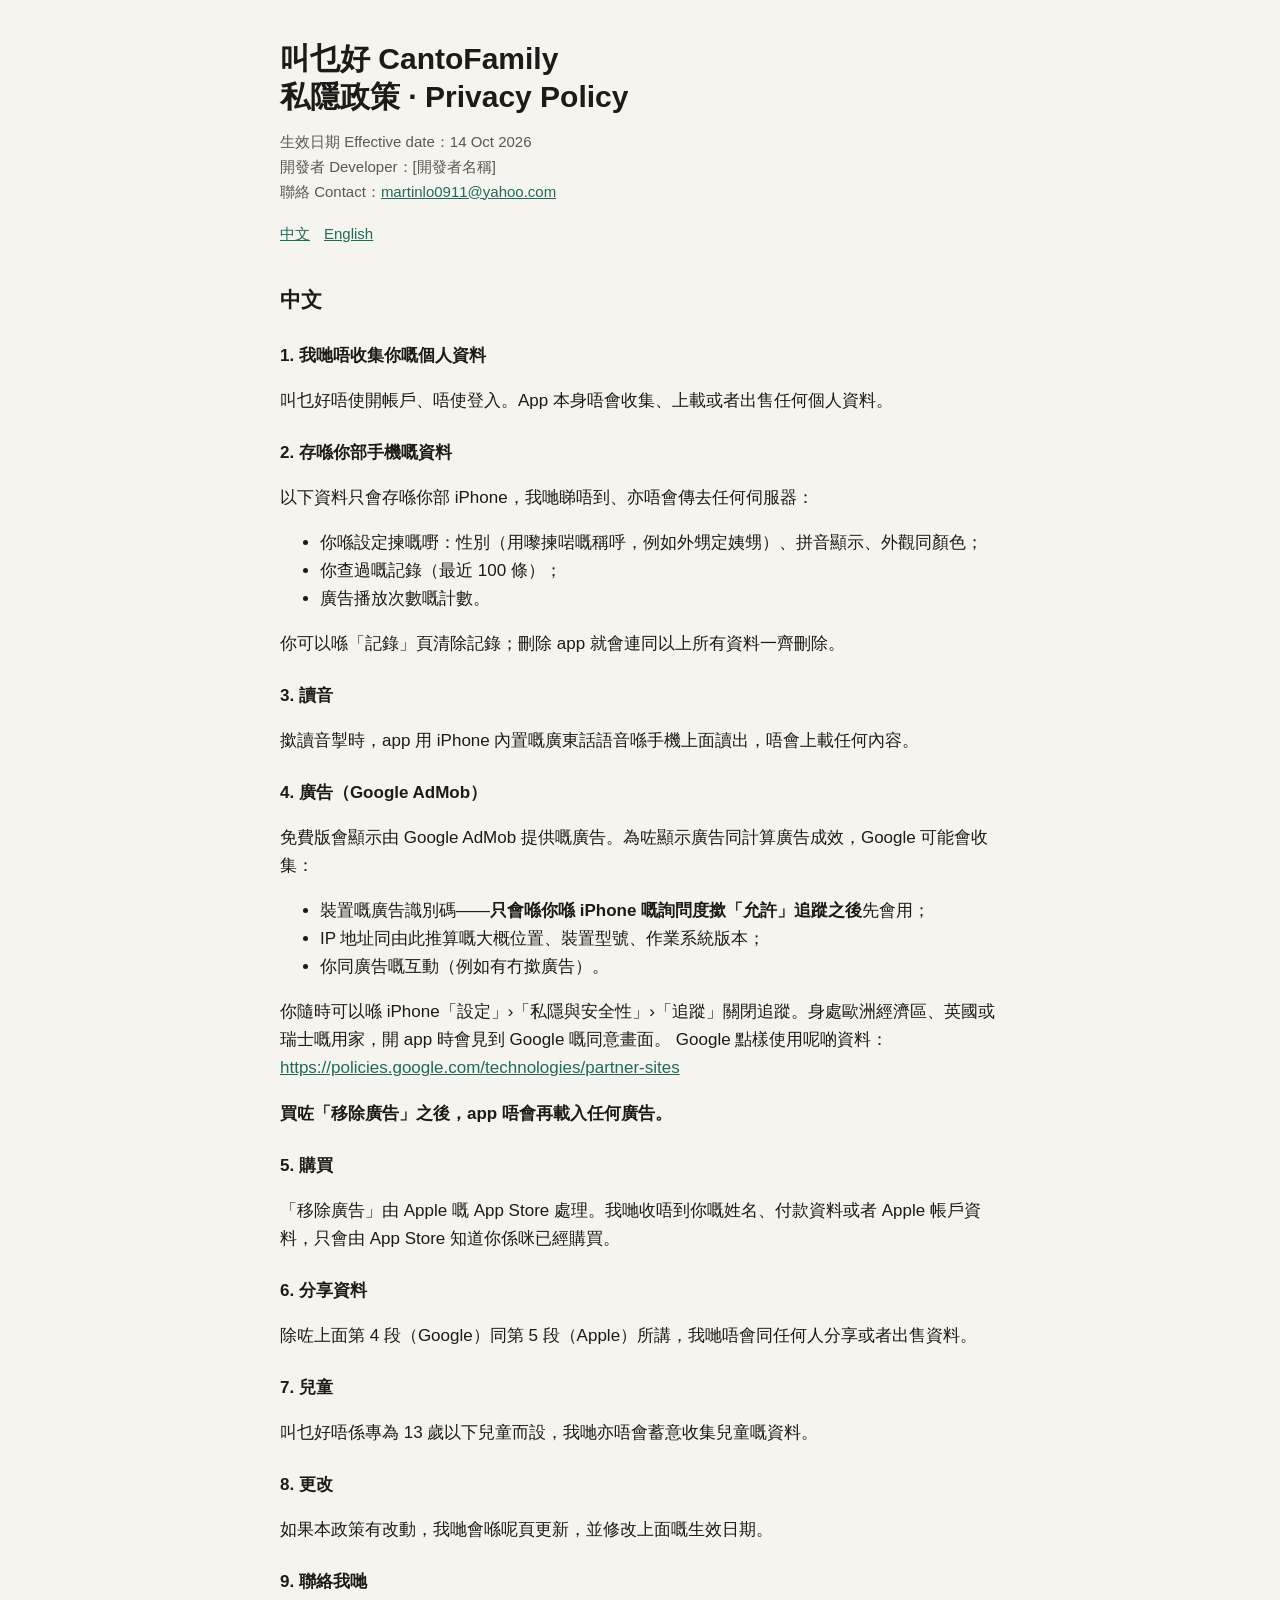
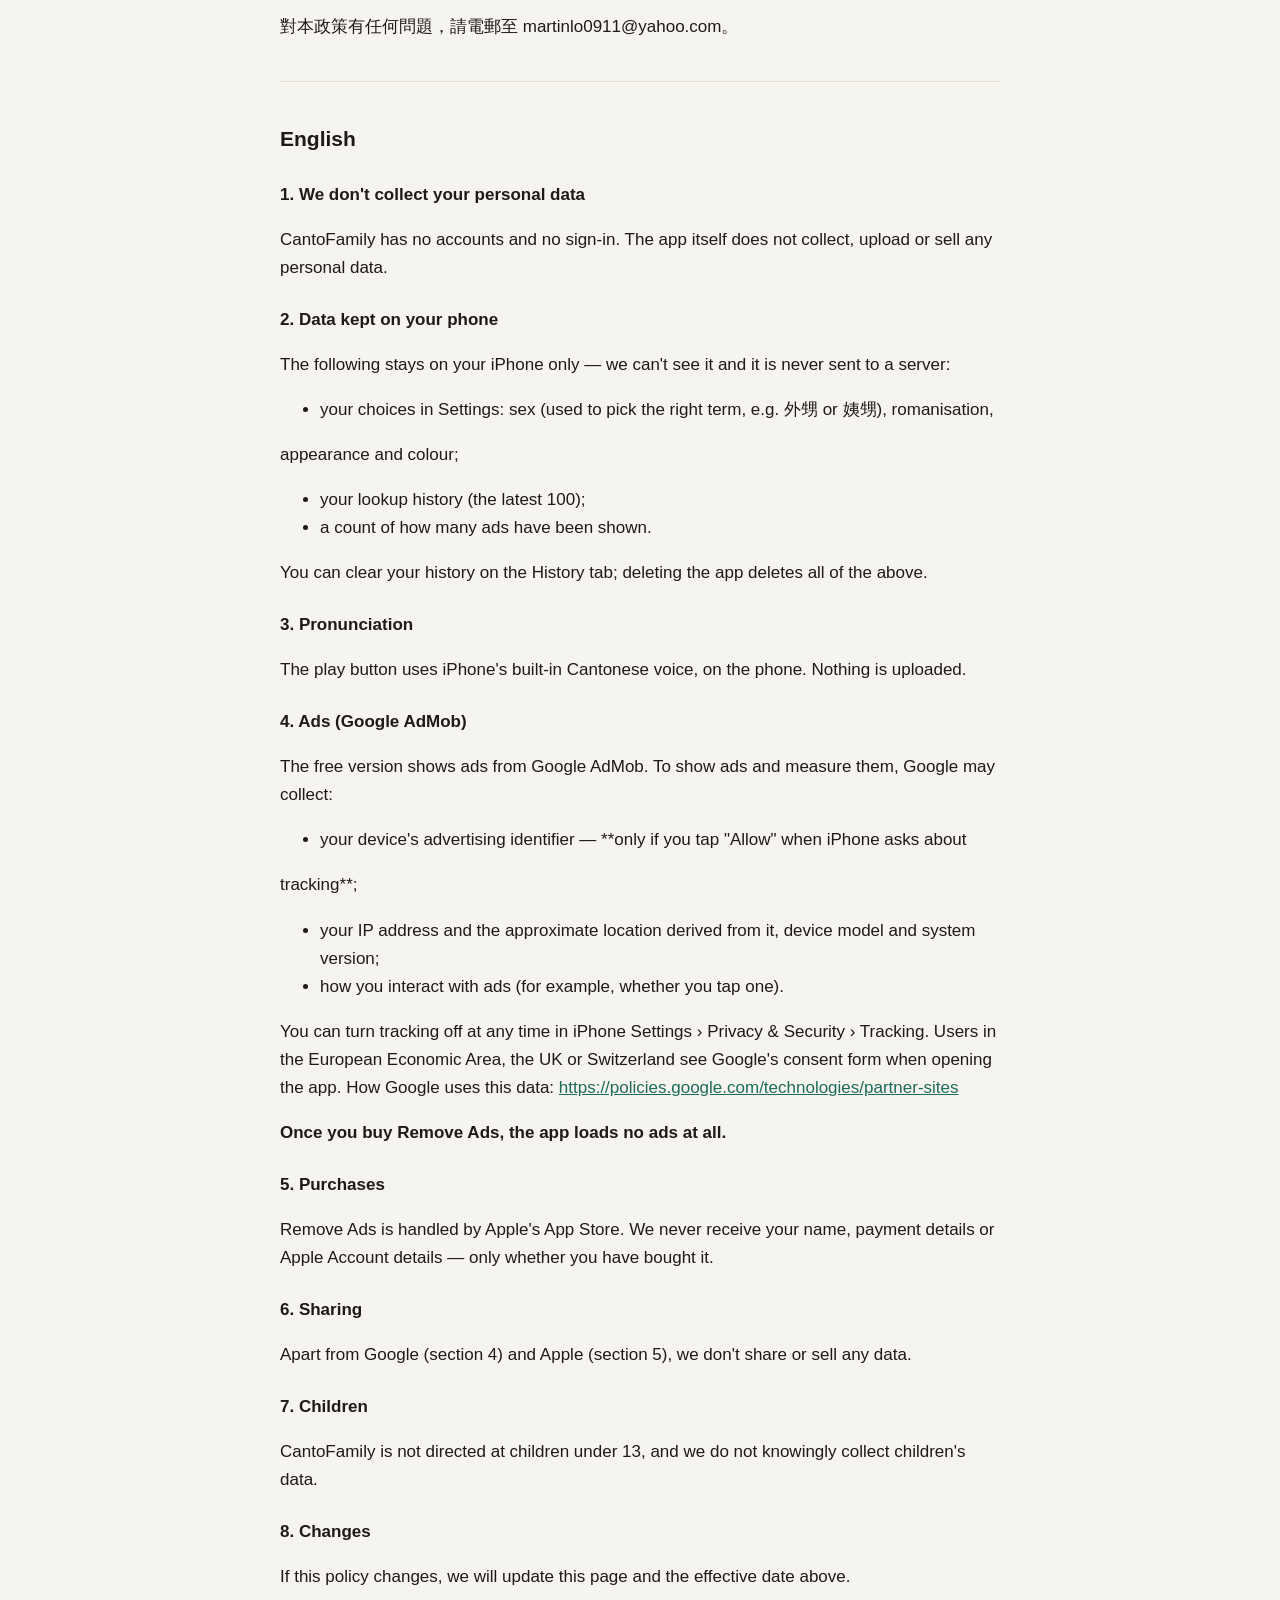
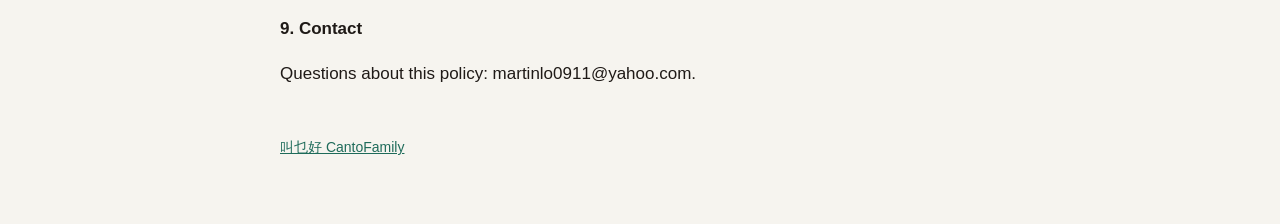
==== cantofamily/privacy.html @ 3890ab2a "Add files via upload" ====
<!doctype html>
<html lang="zh-HK">
<head>
<meta charset="utf-8">
<meta name="viewport" content="width=device-width, initial-scale=1">
<title>叫乜好 CantoFamily — 私隱政策 Privacy Policy</title>
<link rel="stylesheet" href="../style.css">
</head>
<body>
<main>
  <h1>叫乜好 CantoFamily<br>私隱政策 · Privacy Policy</h1>
  <p class="muted">生效日期 Effective date：14 Oct 2026<br>開發者 Developer：[開發者名稱]<br>聯絡 Contact：<a href="mailto:martinlo0911@yahoo.com">martinlo0911@yahoo.com</a></p>
  <div class="lang"><a href="#zh">中文</a><a href="#en">English</a></div>
  <h2 id="zh">中文</h2>
  <h3>1. 我哋唔收集你嘅個人資料</h3>
  <p>叫乜好唔使開帳戶、唔使登入。App 本身唔會收集、上載或者出售任何個人資料。</p>
  <h3>2. 存喺你部手機嘅資料</h3>
  <p>以下資料只會存喺你部 iPhone，我哋睇唔到、亦唔會傳去任何伺服器：</p><ul><li>你喺設定揀嘅嘢：性別（用嚟揀啱嘅稱呼，例如外甥定姨甥）、拼音顯示、外觀同顏色；</li><li>你查過嘅記錄（最近 100 條）；</li><li>廣告播放次數嘅計數。</li></ul>
  <p>你可以喺「記錄」頁清除記錄；刪除 app 就會連同以上所有資料一齊刪除。</p>
  <h3>3. 讀音</h3>
  <p>撳讀音掣時，app 用 iPhone 內置嘅廣東話語音喺手機上面讀出，唔會上載任何內容。</p>
  <h3>4. 廣告（Google AdMob）</h3>
  <p>免費版會顯示由 Google AdMob 提供嘅廣告。為咗顯示廣告同計算廣告成效，Google 可能會收集：</p><ul><li>裝置嘅廣告識別碼——<strong>只會喺你喺 iPhone 嘅詢問度撳「允許」追蹤之後</strong>先會用；</li><li>IP 地址同由此推算嘅大概位置、裝置型號、作業系統版本；</li><li>你同廣告嘅互動（例如有冇撳廣告）。</li></ul>
  <p>你隨時可以喺 iPhone「設定」›「私隱與安全性」›「追蹤」關閉追蹤。身處歐洲經濟區、英國或瑞士嘅用家，開 app 時會見到 Google 嘅同意畫面。 Google 點樣使用呢啲資料：<a href="https://policies.google.com/technologies/partner-sites">https://policies.google.com/technologies/partner-sites</a></p>
  <p><strong>買咗「移除廣告」之後，app 唔會再載入任何廣告。</strong></p>
  <h3>5. 購買</h3>
  <p>「移除廣告」由 Apple 嘅 App Store 處理。我哋收唔到你嘅姓名、付款資料或者 Apple 帳戶資料，只會由 App Store 知道你係咪已經購買。</p>
  <h3>6. 分享資料</h3>
  <p>除咗上面第 4 段（Google）同第 5 段（Apple）所講，我哋唔會同任何人分享或者出售資料。</p>
  <h3>7. 兒童</h3>
  <p>叫乜好唔係專為 13 歲以下兒童而設，我哋亦唔會蓄意收集兒童嘅資料。</p>
  <h3>8. 更改</h3>
  <p>如果本政策有改動，我哋會喺呢頁更新，並修改上面嘅生效日期。</p>
  <h3>9. 聯絡我哋</h3>
  <p>對本政策有任何問題，請電郵至 martinlo0911@yahoo.com。</p>
  <hr>
  <h2 id="en">English</h2>
  <h3>1. We don&#x27;t collect your personal data</h3>
  <p>CantoFamily has no accounts and no sign-in. The app itself does not collect, upload or sell any personal data.</p>
  <h3>2. Data kept on your phone</h3>
  <p>The following stays on your iPhone only — we can&#x27;t see it and it is never sent to a server:</p><ul><li>your choices in Settings: sex (used to pick the right term, e.g. 外甥 or 姨甥), romanisation,</li></ul><p>appearance and colour;</p><ul><li>your lookup history (the latest 100);</li><li>a count of how many ads have been shown.</li></ul>
  <p>You can clear your history on the History tab; deleting the app deletes all of the above.</p>
  <h3>3. Pronunciation</h3>
  <p>The play button uses iPhone&#x27;s built-in Cantonese voice, on the phone. Nothing is uploaded.</p>
  <h3>4. Ads (Google AdMob)</h3>
  <p>The free version shows ads from Google AdMob. To show ads and measure them, Google may collect:</p><ul><li>your device&#x27;s advertising identifier — **only if you tap &quot;Allow&quot; when iPhone asks about</li></ul><p>tracking**;</p><ul><li>your IP address and the approximate location derived from it, device model and system version;</li><li>how you interact with ads (for example, whether you tap one).</li></ul>
  <p>You can turn tracking off at any time in iPhone Settings › Privacy &amp; Security › Tracking. Users in the European Economic Area, the UK or Switzerland see Google&#x27;s consent form when opening the app. How Google uses this data: <a href="https://policies.google.com/technologies/partner-sites">https://policies.google.com/technologies/partner-sites</a></p>
  <p><strong>Once you buy Remove Ads, the app loads no ads at all.</strong></p>
  <h3>5. Purchases</h3>
  <p>Remove Ads is handled by Apple&#x27;s App Store. We never receive your name, payment details or Apple Account details — only whether you have bought it.</p>
  <h3>6. Sharing</h3>
  <p>Apart from Google (section 4) and Apple (section 5), we don&#x27;t share or sell any data.</p>
  <h3>7. Children</h3>
  <p>CantoFamily is not directed at children under 13, and we do not knowingly collect children&#x27;s data.</p>
  <h3>8. Changes</h3>
  <p>If this policy changes, we will update this page and the effective date above.</p>
  <h3>9. Contact</h3>
  <p>Questions about this policy: martinlo0911@yahoo.com.</p>
  <footer><a href="./">叫乜好 CantoFamily</a></footer>
</main>
</body>
</html>
---- style.css ----
/* Shared look for every app's pages (14/Oct/2026). */
:root {
  --ink: #1F1A17;
  --muted: #5E5751;
  --bg: #F6F4EF;
  --card: #FFFFFF;
  --line: #E6E1D8;
  --accent: #1E6B5A;
}
@media (prefers-color-scheme: dark) {
  :root {
    --ink: #EDEAE5;
    --muted: #A9A29A;
    --bg: #141714;
    --card: #1E221F;
    --line: #2E3430;
    --accent: #5BBFA4;
  }
}
* { box-sizing: border-box; }
body {
  margin: 0;
  background: var(--bg);
  color: var(--ink);
  font: 17px/1.65 -apple-system, BlinkMacSystemFont, "PingFang HK", "Noto Sans HK", "Helvetica Neue", sans-serif;
}
main { max-width: 760px; margin: 0 auto; padding: 40px 20px 64px; }
h1 { font-size: 30px; line-height: 1.25; margin: 0 0 6px; }
h2 { font-size: 21px; margin: 36px 0 8px; }
h3 { font-size: 17px; margin: 24px 0 4px; }
p, li { color: var(--ink); }
.muted { color: var(--muted); font-size: 15px; }
a { color: var(--accent); }
.card {
  background: var(--card);
  border: 1px solid var(--line);
  border-radius: 18px;
  padding: 20px 22px;
  margin: 16px 0;
}
.card a.title { font-size: 20px; font-weight: 700; text-decoration: none; }
.lang { display: flex; gap: 14px; margin: 18px 0 8px; font-size: 15px; }
hr { border: none; border-top: 1px solid var(--line); margin: 40px 0; }
footer { margin-top: 48px; font-size: 14px; color: var(--muted); }
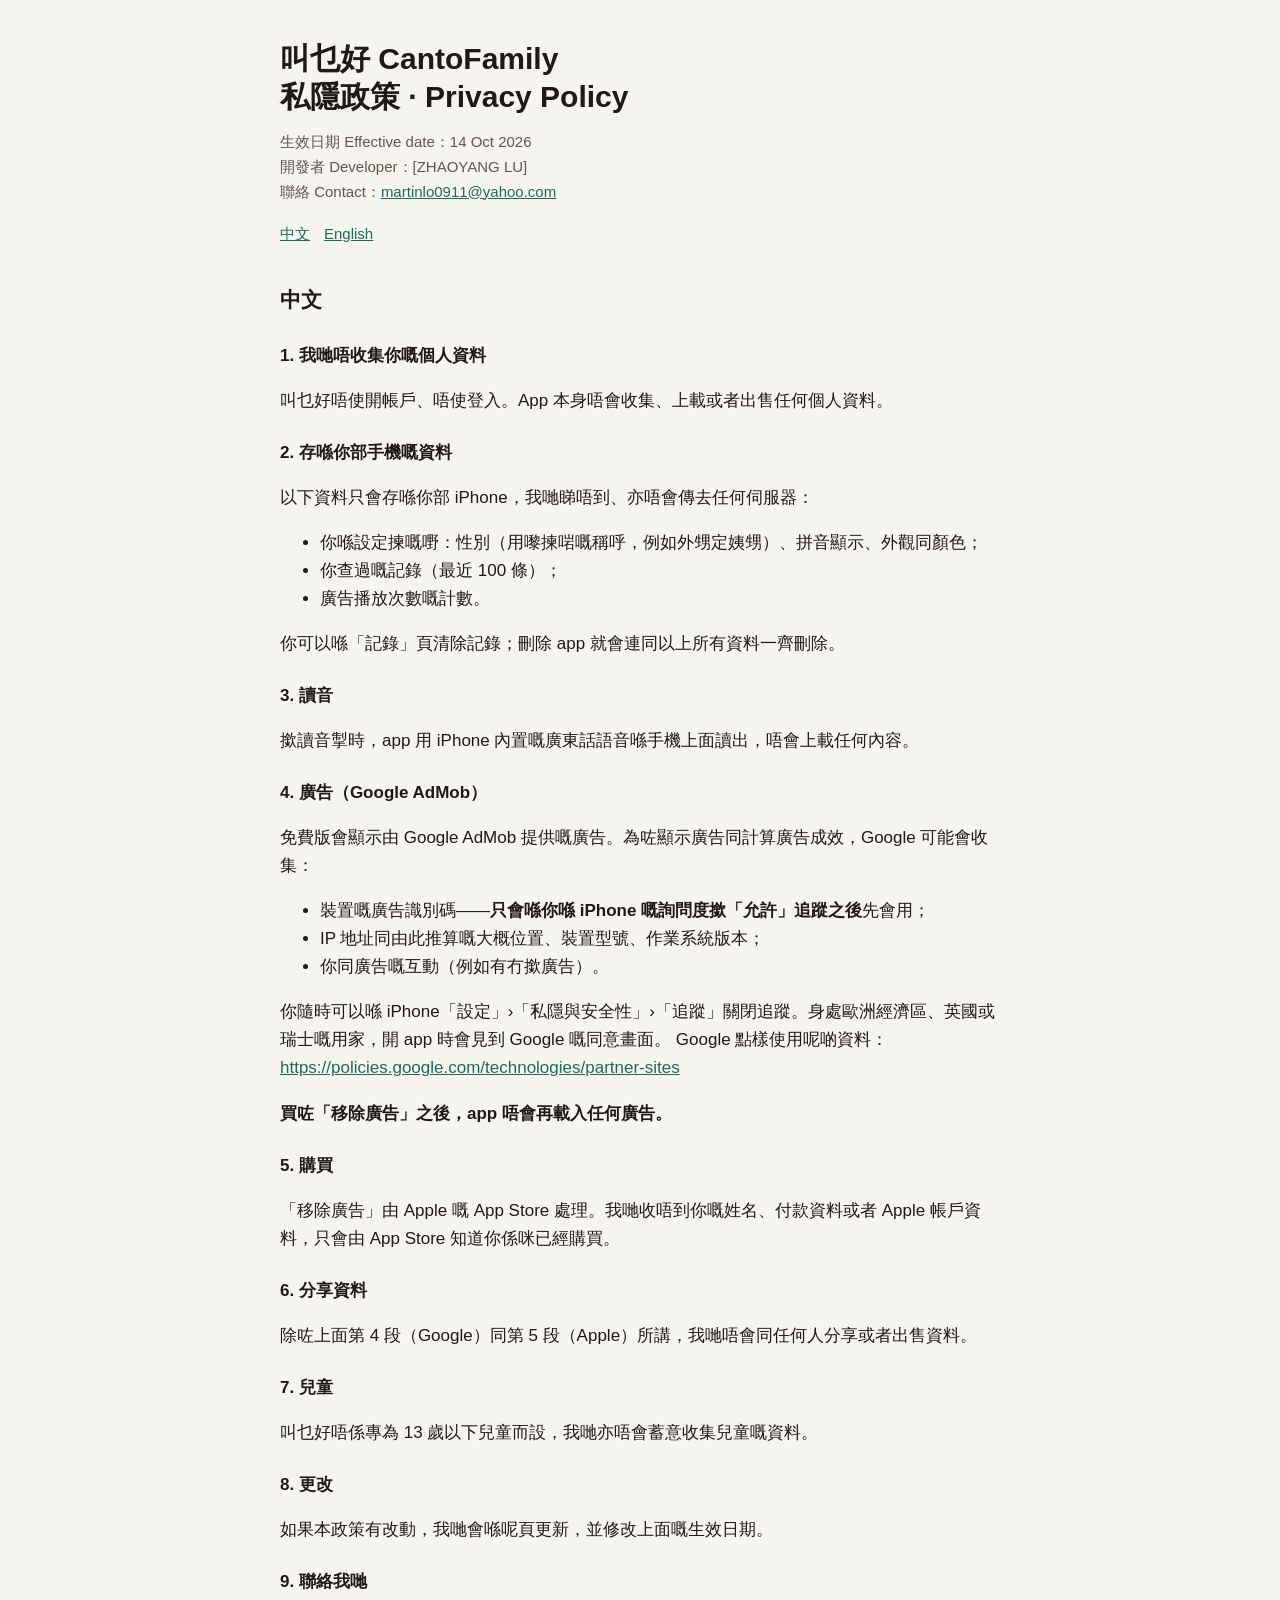
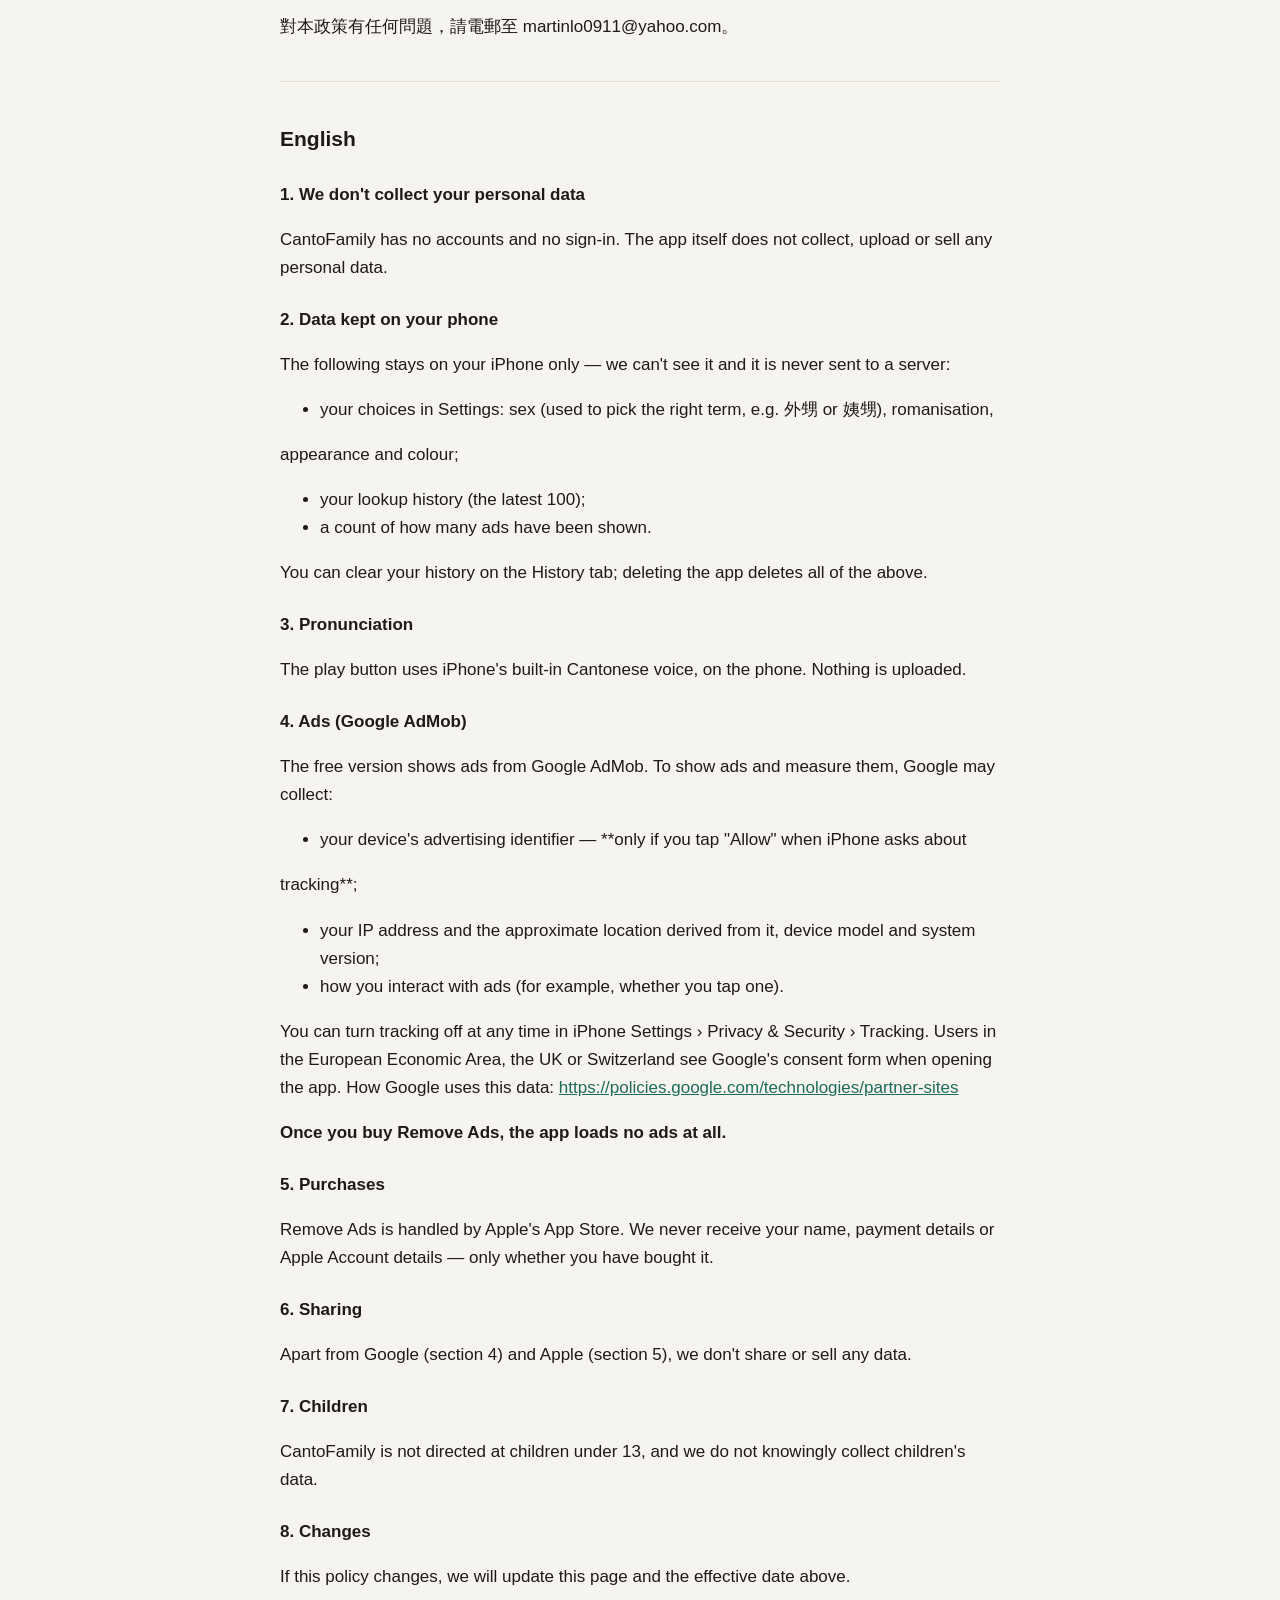
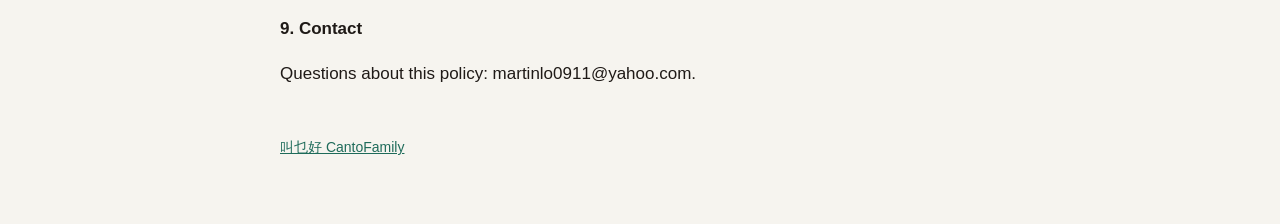
==== commit 38430d3a: "Update privacy.html" ====
--- a/cantofamily/privacy.html
+++ b/cantofamily/privacy.html
@@ -9,7 +9,7 @@
 <body>
 <main>
   <h1>叫乜好 CantoFamily<br>私隱政策 · Privacy Policy</h1>
-  <p class="muted">生效日期 Effective date：14 Oct 2026<br>開發者 Developer：[開發者名稱]<br>聯絡 Contact：<a href="mailto:martinlo0911@yahoo.com">martinlo0911@yahoo.com</a></p>
+  <p class="muted">生效日期 Effective date：14 Oct 2026<br>開發者 Developer：[ZHAOYANG LU]<br>聯絡 Contact：<a href="mailto:martinlo0911@yahoo.com">martinlo0911@yahoo.com</a></p>
   <div class="lang"><a href="#zh">中文</a><a href="#en">English</a></div>
   <h2 id="zh">中文</h2>
   <h3>1. 我哋唔收集你嘅個人資料</h3>
